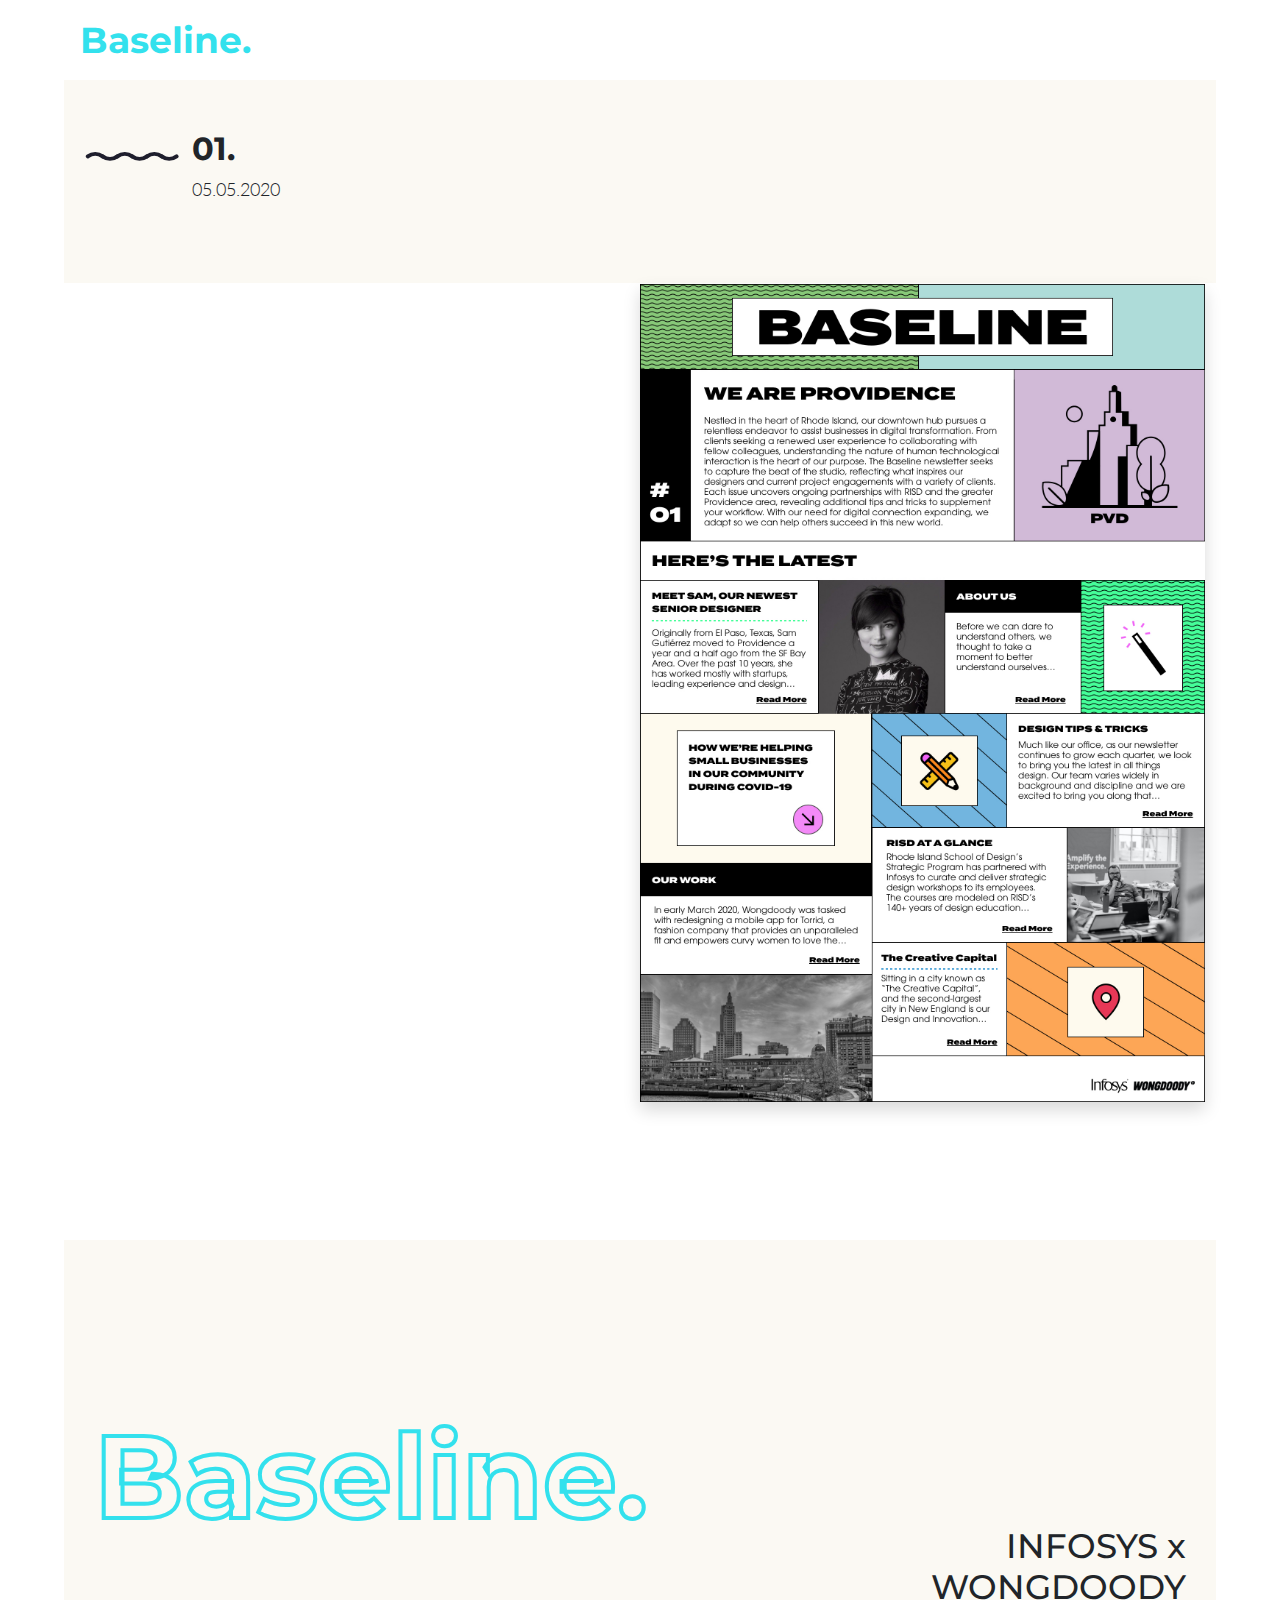
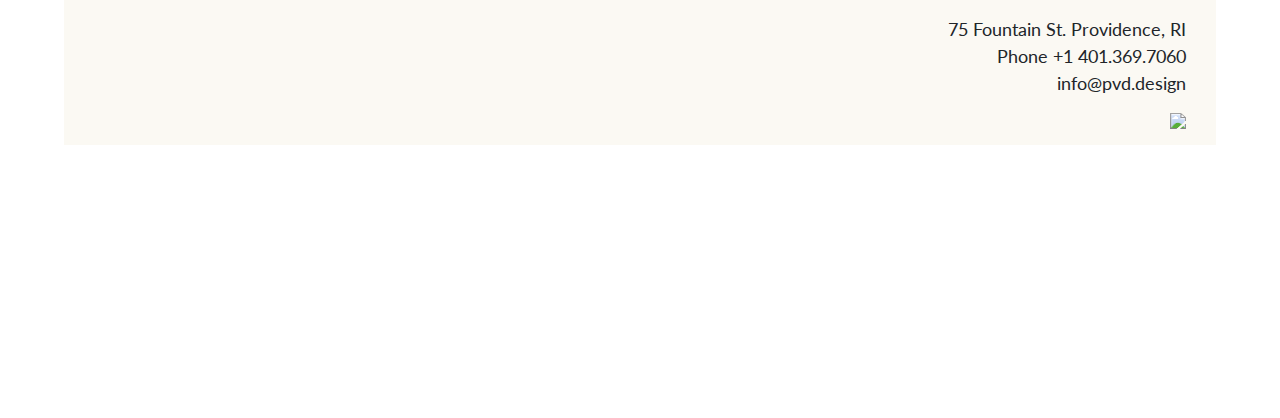
==== issue/index.html @ c823da19 "Rename 01.html to index.html" ====
<!DOCTYPE html>
<html lang="en" >
<head>
  <meta charset="UTF-8">
  <title>Baseline | Issue #01</title>
  <link rel="shortcut icon" type="image/png" href="../asset/images/B.png">
  <link rel="stylesheet" href="../asset/css/style2.css">
</head>
<body>
<!-- partial:index.partial.html -->
<html lang="fr">
<head>
  <meta charset="UTF-8">
  <meta name="viewport" content="width=device-width, initial-scale=1.0">
  <meta http-equiv="X-UA-Compatible" content="ie=edge">
      <!--Bootstrap Goes Here-->
      <link rel="stylesheet" href="https://stackpath.bootstrapcdn.com/bootstrap/4.4.1/css/bootstrap.min.css" integrity="sha384-Vkoo8x4CGsO3+Hhxv8T/Q5PaXtkKtu6ug5TOeNV6gBiFeWPGFN9MuhOf23Q9Ifjh" crossorigin="anonymous">
      <!--Google Fonts-->
      <link href="https://fonts.googleapis.com/css2?family=Lato:wght@300;400;700&family=Montserrat:wght@300;400;600;700&display=swap" rel="stylesheet">
  
</head>
<body>
  <div class="ccontatiner">
  <header>
    <nav class="navbar">
      <a class="navbar-brand" href="#">Baseline.</a>
    </nav>
    <div class="jumbotron jumbotron-fluid" id="banner">
      <div class="container">
        <div class="squiggle">
          <svg xmlns="http://www.w3.org/2000/svg" width="94.376" height="8.866" viewBox="0 0 94.376 8.866">
            <defs>
              <style>
                .cls-1 {
                  fill: none;
                  stroke: #1e1e2c;
                  stroke-linecap: round;
                  stroke-miterlimit: 10;
                  stroke-width: 4px;
                }
              </style>
            </defs>
            <g id="Group_2948" data-name="Group 2948" transform="translate(2.79 2)">
              <g id="Group_2947" data-name="Group 2947">
                <g id="Group_2934" data-name="Group 2934">
                  <g id="Group_2931" data-name="Group 2931">
                    <path id="Path_1683" data-name="Path 1683" class="cls-1" d="M322.665,18.943a12.47,12.47,0,0,1,14.8,0" transform="translate(-322.665 -16.51)"/>
                    <path id="Path_1684" data-name="Path 1684" class="cls-1" d="M329.864,17.53a12.469,12.469,0,0,0,14.8,0" transform="translate(-315.065 -15.097)"/>
                  </g>
                  <g id="Group_2932" data-name="Group 2932" transform="translate(29.599)">
                    <path id="Path_1685" data-name="Path 1685" class="cls-1" d="M337.063,18.943a12.469,12.469,0,0,1,14.8,0" transform="translate(-337.063 -16.51)"/>
                    <path id="Path_1686" data-name="Path 1686" class="cls-1" d="M344.262,17.53a12.47,12.47,0,0,0,14.8,0" transform="translate(-329.463 -15.097)"/>
                  </g>
                  <g id="Group_2933" data-name="Group 2933" transform="translate(59.198)">
                    <path id="Path_1687" data-name="Path 1687" class="cls-1" d="M351.461,18.943a12.469,12.469,0,0,1,14.8,0" transform="translate(-351.461 -16.51)"/>
                    <path id="Path_1688" data-name="Path 1688" class="cls-1" d="M358.66,17.53a12.47,12.47,0,0,0,14.8,0" transform="translate(-343.861 -15.097)"/>
                  </g>
                </g>
              </g>
            </g>
          </svg>      <h2 class="issue1">01.</h2>
      </div>
  
        <p class="lead">05.05.2020</p>
      </div>
    </div>
  </header>

  <!-- FLIP BOOK -->
<div class="book-wrapper">
  <div class="book-container">
    <div class="book" id="book">
      <img src="../asset/pages/1@2x.jpg"/>

      <div class="page">
        <img class = "product-image" src="../asset/pages/2@2x.jpg"/>
      </div>
      <div class="page">
        <img class = "product-image inner" src="../asset/pages/3@2x.jpg"/>
      </div>
      <div class="page">
        <img class = "product-image"  src="../asset/pages/4@2x.jpg"/>
      </div>
      <div class="page">
        <img class = "product-image inner" src="../asset/pages/5@2x.jpg"/>
      </div>
      <div class="page">
        <img class = "product-image" src="../asset/pages/6@2x.jpg"/>
      </div>
      <div class="page">
        <img class = "product-image inner" src="../asset/pages/7@2x.jpg">
      </div>
      <div class="page">
        <img class = "product-image" src="../asset/pages/8@2x.jpg"/>
      </div>
      <div class="page">
        <img class = "product-image inner" src="../asset/pages/9@2x.jpg"/>
      </div>
      <div class="page">
        <img class = "product-image" src="../asset/pages/10@2x.jpg"/>
      </div>
    </div>
  </div>
</div>

<!-- 
    <div class="flip-control">
      <a href="#" id="prev"><img src="../asset/images/back.png"/></a>
      <a href="#" id="next"> <img src="../asset/images/Next.png"/></a>
    </div> -->
  

 
  <footer id="footer"class="footer mt-auto py-3">
    <!-- <div class="container"> -->
      <div class = "row footStuff">
      <div class = "col-md-8">
        <h1>Baseline.</h1>
      </div>

   <div class="col-md-4">
    <div class="footer-info" style ="float: right;">
      <h4>INFOSYS x WONGDOODY</h4>
      <p>75 Fountain St. Providence, RI <br>
        Phone +1 401.369.7060<br>
        info@pvd.design<br>
      </p>
      <img id="WDlogo" style="float:right;" src="../asset/images/WDlogo.png"/>
   </div>  
  </div>
      </div>
  </footer>
</div>


<!-- JS -->
<script src='https://code.jquery.com/jquery-2.0.3.min.js'></script>
<script src='https://cdnjs.cloudflare.com/ajax/libs/underscore.js/1.9.1/underscore-min.js'></script>
<script src='https://cdnjs.cloudflare.com/ajax/libs/backbone.js/1.4.0/backbone-min.js'></script>
<script  src="../asset/js/script2.js"></script>

</body>
</html>
---- asset/css/style2.css ----
body.hide-overflow {
  /* overflow: hidden; */
}

/* helpers */

.book-wrapper {
  display: table;
  width: 100%;
  height: 100%;
}

.book-container {
  display: table-cell;
  vertical-align: middle;
  text-align: center;
  position: relative;
}

/* book */

.book {
  margin: 0 auto;
  width: 98%;
  height: 98%;
  -webkit-touch-callout: none;
  -webkit-user-select: none;
  -khtml-user-select: none;
  -moz-user-select: none;
  -ms-user-select: none;
  user-select: none;
  margin-top: -31px;
  margin-bottom: 138px;
}


.book .page {
  height: 100%;
  background: #000;
  position: relative;
  color: #fff;
}

.product-image {
  width: 100%;
  height: 100%;
  background-size: cover;
  background-position: center center;
}

.inner{
  border-left: solid 1px #495057;
}

.image-1 {
    background-image: url("https://images.unsplash.com/photo-1551909377-3351558bb30f?ixlib=rb-1.2.1&ixid=eyJhcHBfaWQiOjEyMDd9&auto=format&fit=crop&w=334&q=80");
}

.image-2 {
  background-image: url("https://images.unsplash.com/flagged/photo-1556637640-2c80d3201be8?ixlib=rb-1.2.1&ixid=eyJhcHBfaWQiOjEyMDd9&auto=format&fit=crop&w=1950&q=80");
}

.flip-control {
  width: 400px;
  text-align: center;
  position: relative;

}

.flip-control a {
  margin-left: 10px;
}


.page {
  font-family: "Fira Mono";
}

.page h1 {
  text-transform: uppercase;
    text-align: left;
  margin-left: 50px;
}


.page h3 {
  font-size: 60px;
  text-align: left;
  margin-left: 50px;
}

.page p {
  width: 80%;
  text-align: left;
  margin: 0 auto;
}

.page span {
  position: absolute;
  width: 30px;
  height: 3px;
  background: #fff;
  top: 60px;
  left: 50px;
}

#prev{
  float: left;
 }
 
 #next{
 float: right;
 }
 
 .flip-control {
   width: 576px;
   left: 30%;
   /* bottom: 1%; */
   /* margin: auto; */
   text-align: center;
   position: absolute;
   bottom: 0px;
   top: 1348px;
 }
 
.button {
  width: 100px;
  text-transform: uppercase;
  height: 30px;
  line-height: 30px;
  border: 1px solid #fff;
  font-size: 10px;
  cursor: pointer;
    margin: 0 auto;
  margin-top: 100px;

}

.ccontatiner{
  width:90%;
  margin: auto;
}
div.jumbotron .jumbotron-fluid {
  padding-right: 0;
  padding-left: 0;
  border-radius: 0;
  background-color: #fbf9f3;
}
.jumbotron {
  padding: 2rem 1rem;
  margin-bottom: 2rem;
  background-color: #fbf9f3;
  border-radius: .3rem;
}
#banner{
  background-color: #fbf9f3;
}
/* Nav Bar */

a.navbar-brand {
  display: inline-block;
  padding-top: .3125rem;
  padding-bottom: .3125rem;
  margin-right: 1rem;
  /* font-size: 1.25rem; */
  line-height: inherit;
  white-space: nowrap;
  color:#33E1ED;
  font-family: 'montserrat';
  font-weight: 700;
  font-size: 2.25rem;
}

h2.issue1 {
  font-size: 2rem;
  font-family: 'Montserrat';
  font-weight: 700;
  margin-left: 107px;
   margin-top: -38px;

}
p.lead{
  font-family: 'lato';
  font-size: 18px;
  margin-left: 107px;
}

/*Footer */

#footer{
  background-color: #FbF9F3;
  /* height: 465px; */
  margin-bottom:0;
 
}
.footer-info h4{
  font-family: 'Montserrat';
  font-size: 34px;
  text-align: right;
}
.footer-info{
  margin-top: 270px;
  margin-right: 30px;
}

.footer-info p{
  font-family: 'lato';
  font-size: 18px;
  text-align: right;
}

.footStuff h1{
  font-family: 'Montserrat';
  font-size:117px;
  font-weight: 700;
  -webkit-text-fill-color: #FBF9F3; /* Will override color (regardless of order) */
  -webkit-text-stroke-width: 4px;
  -webkit-text-stroke-color:  #33E1ED;
  margin-left: 30px;
  margin-top: 150px;
}

#WDlogo img{
  height: auto;
  margin-top:-19px;
  position: absolute;
  float: right;
  width: 32%;
  padding-bottom: 4%;
}
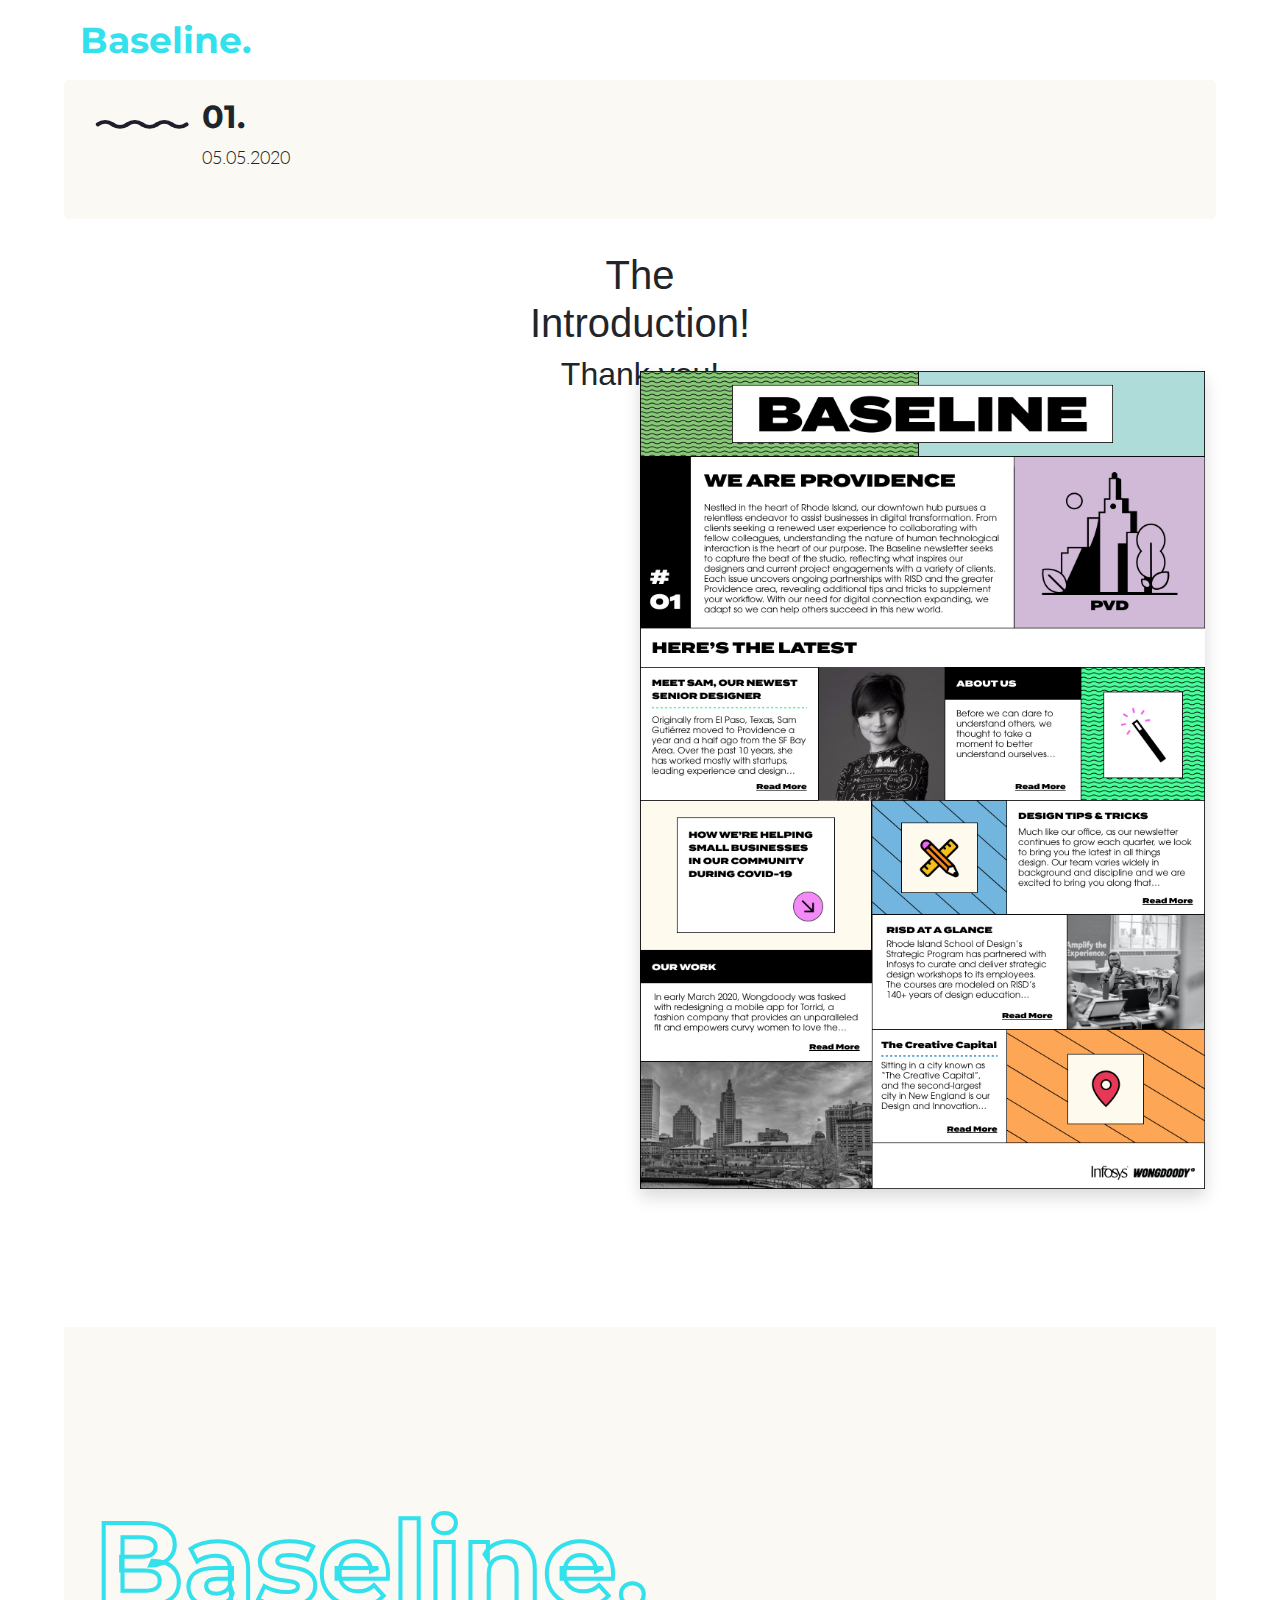
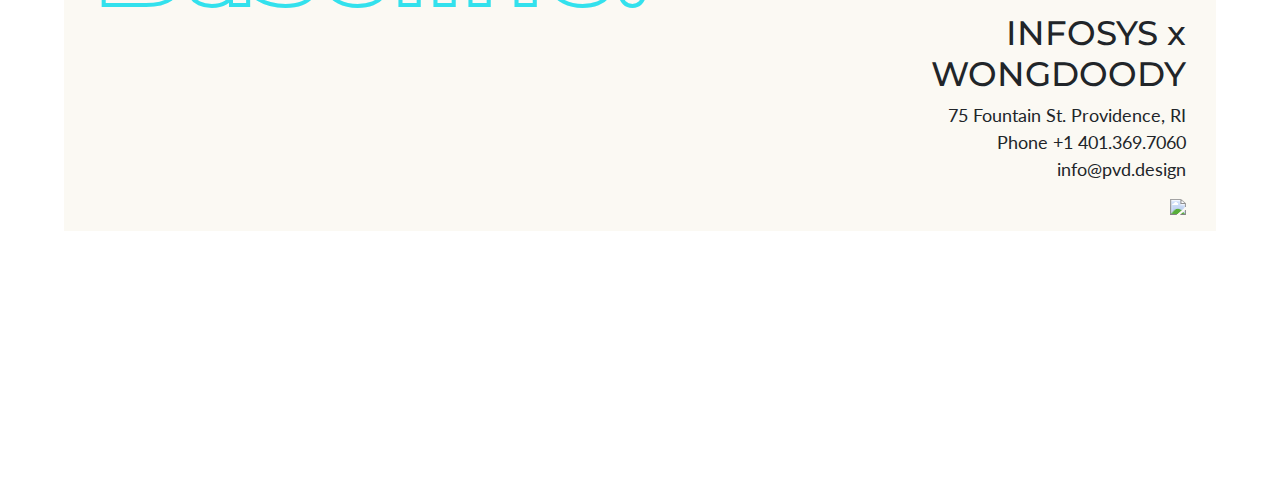
==== commit 5fa9a448: "Phase 1 part 1" ====
--- a/issue/index.html
+++ b/issue/index.html
@@ -4,7 +4,7 @@
   <meta charset="UTF-8">
   <title>Baseline | Issue #01</title>
   <link rel="shortcut icon" type="image/png" href="../asset/images/B.png">
-  <link rel="stylesheet" href="../asset/css/style2.css">
+  
 </head>
 <body>
 <!-- partial:index.partial.html -->
@@ -17,7 +17,7 @@
       <link rel="stylesheet" href="https://stackpath.bootstrapcdn.com/bootstrap/4.4.1/css/bootstrap.min.css" integrity="sha384-Vkoo8x4CGsO3+Hhxv8T/Q5PaXtkKtu6ug5TOeNV6gBiFeWPGFN9MuhOf23Q9Ifjh" crossorigin="anonymous">
       <!--Google Fonts-->
       <link href="https://fonts.googleapis.com/css2?family=Lato:wght@300;400;700&family=Montserrat:wght@300;400;600;700&display=swap" rel="stylesheet">
-  
+  <link rel="stylesheet" href="../asset/css/style2.css">
 </head>
 <body>
   <div class="ccontatiner">
@@ -69,7 +69,10 @@
   <!-- FLIP BOOK -->
 <div class="book-wrapper">
   <div class="book-container">
+		<h1 class="introtext">The<br>Introduction!</h1>
+		<h2 class="thankyoutext">Thank you!</h1>
     <div class="book" id="book">
+	
       <img src="../asset/pages/1@2x.jpg"/>
 
       <div class="page">
